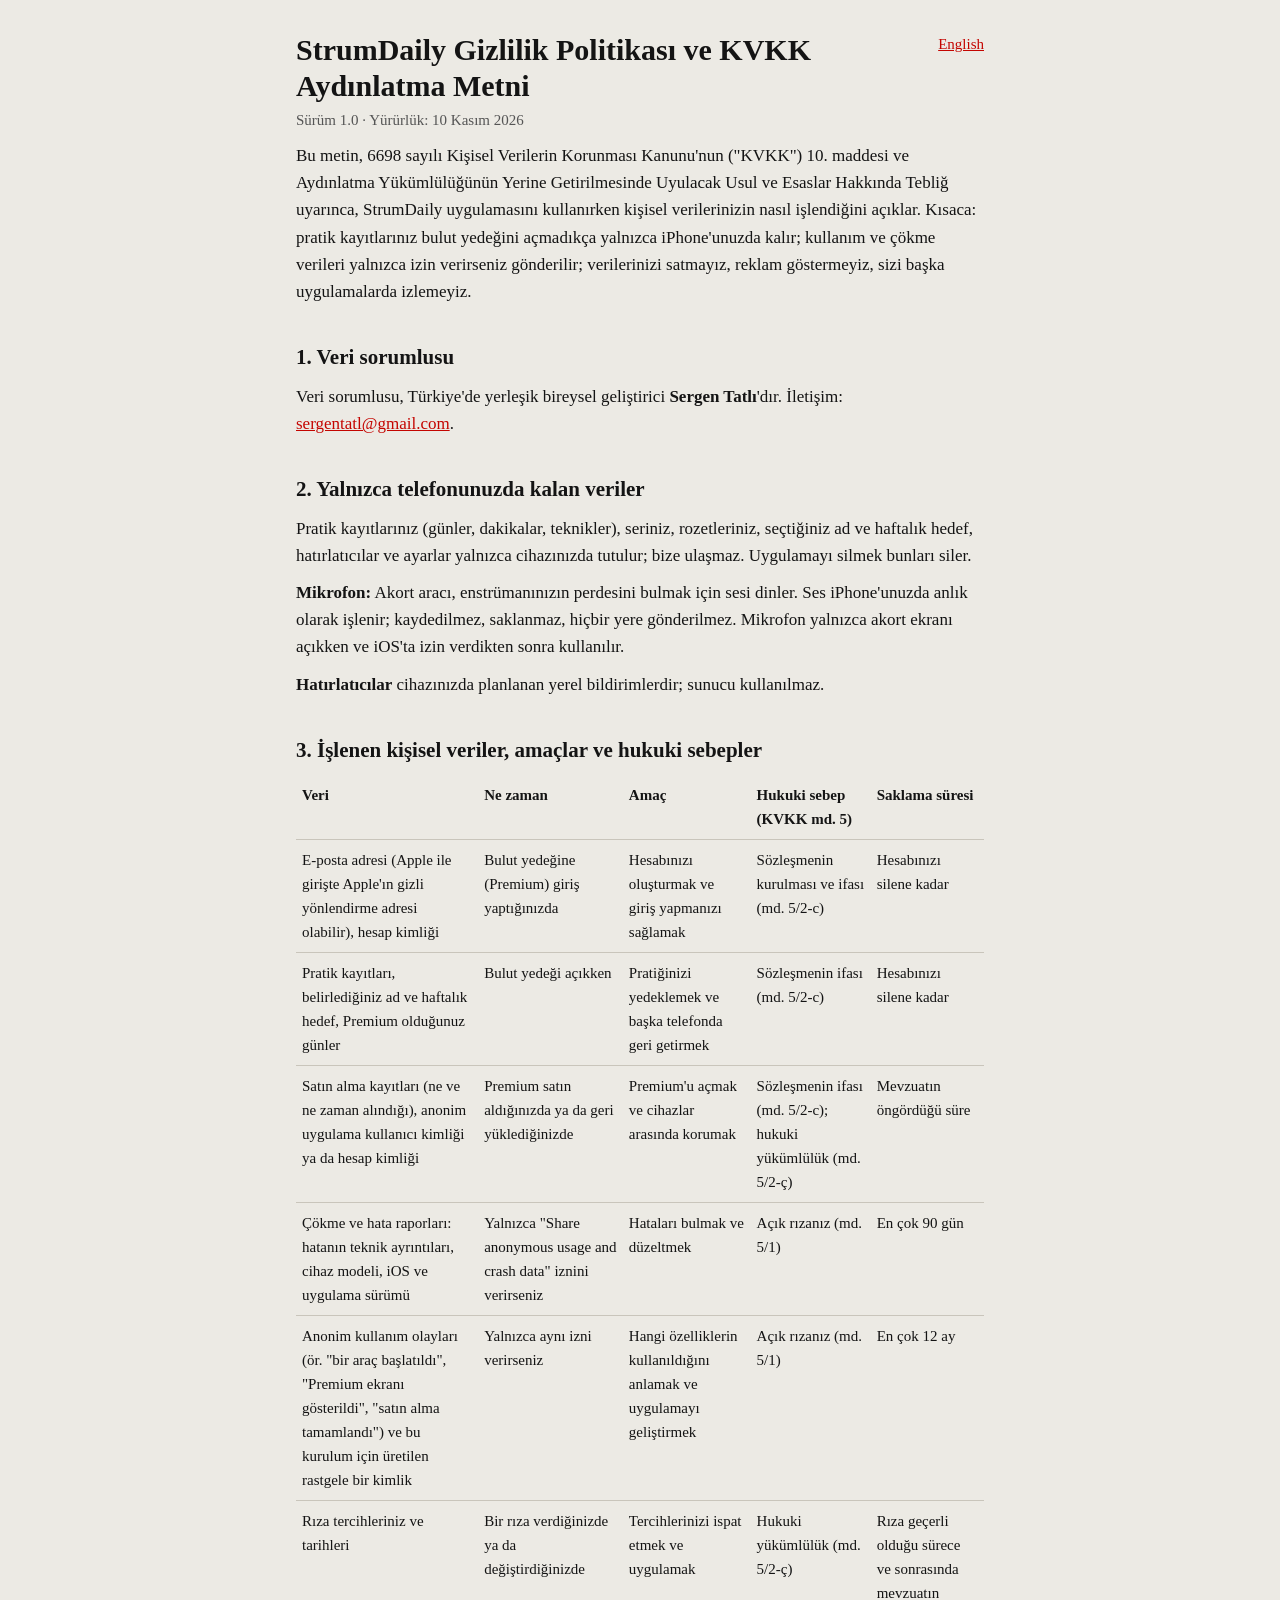
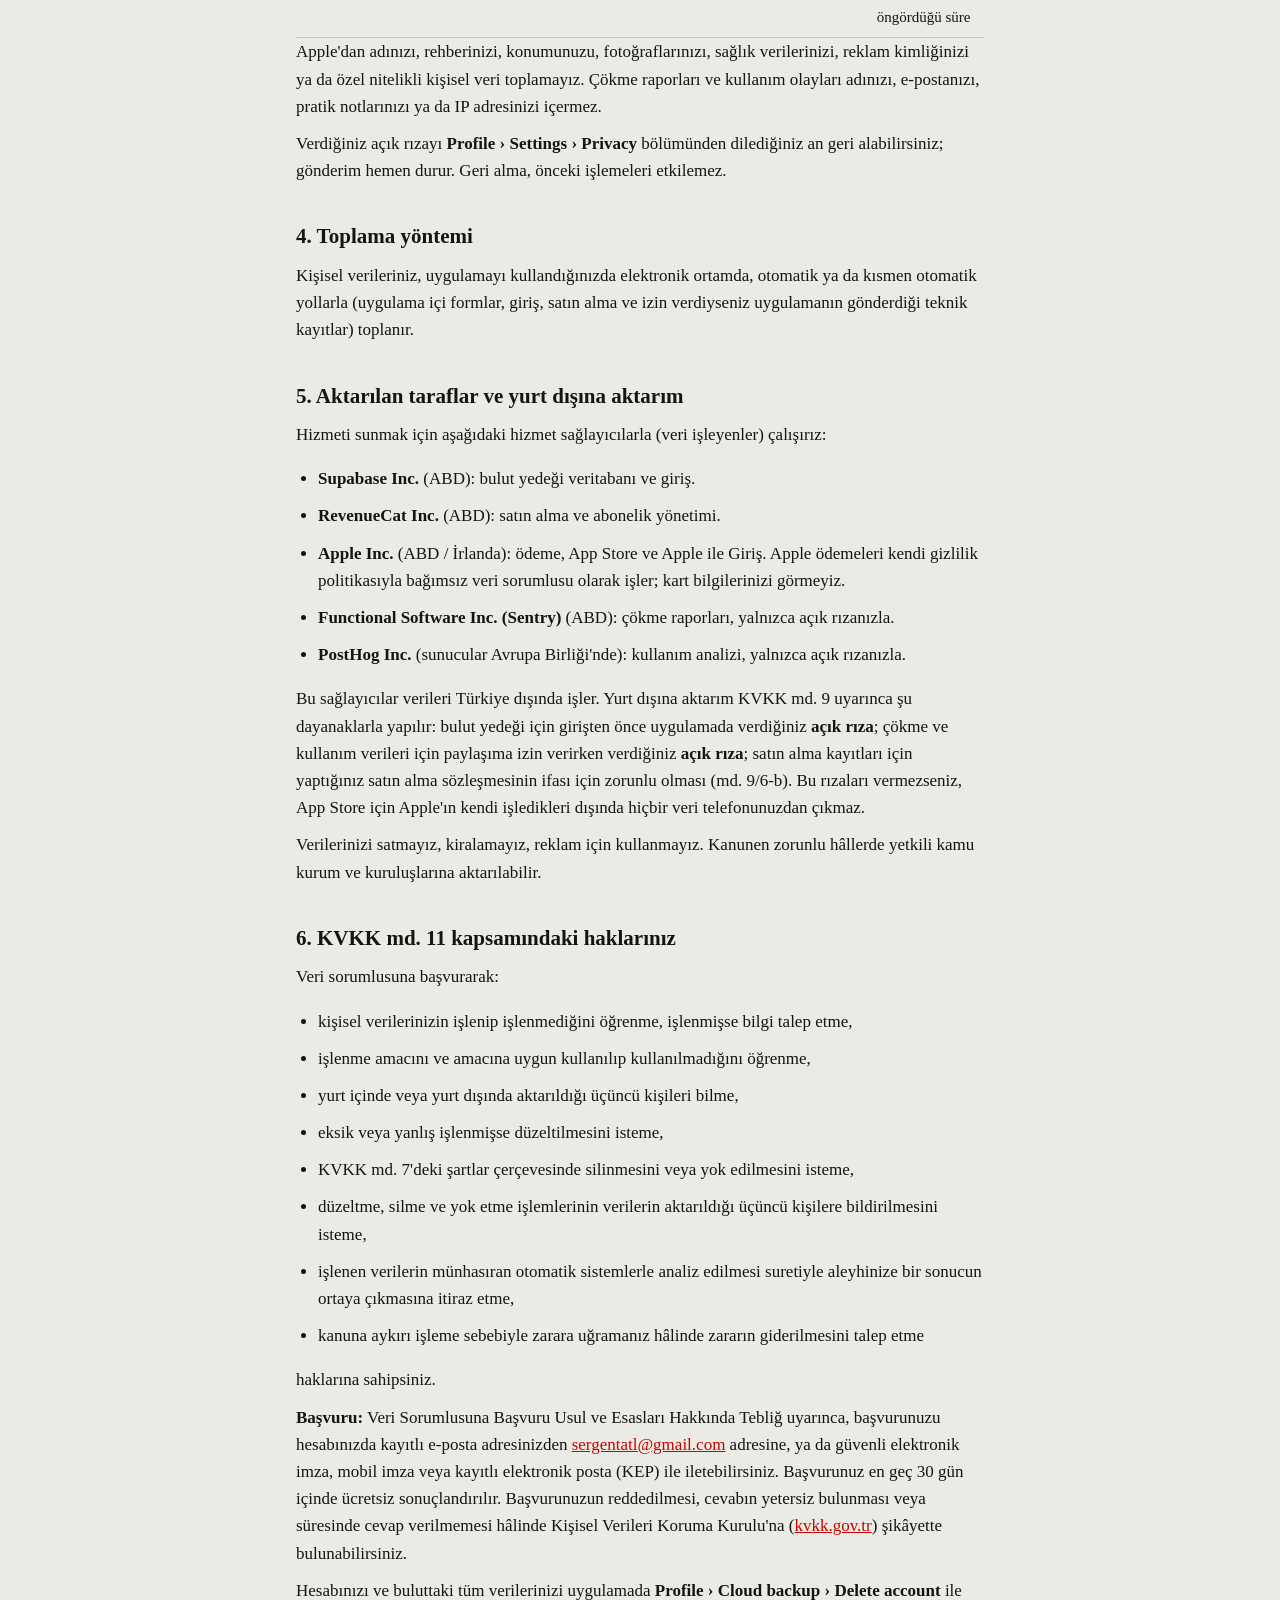
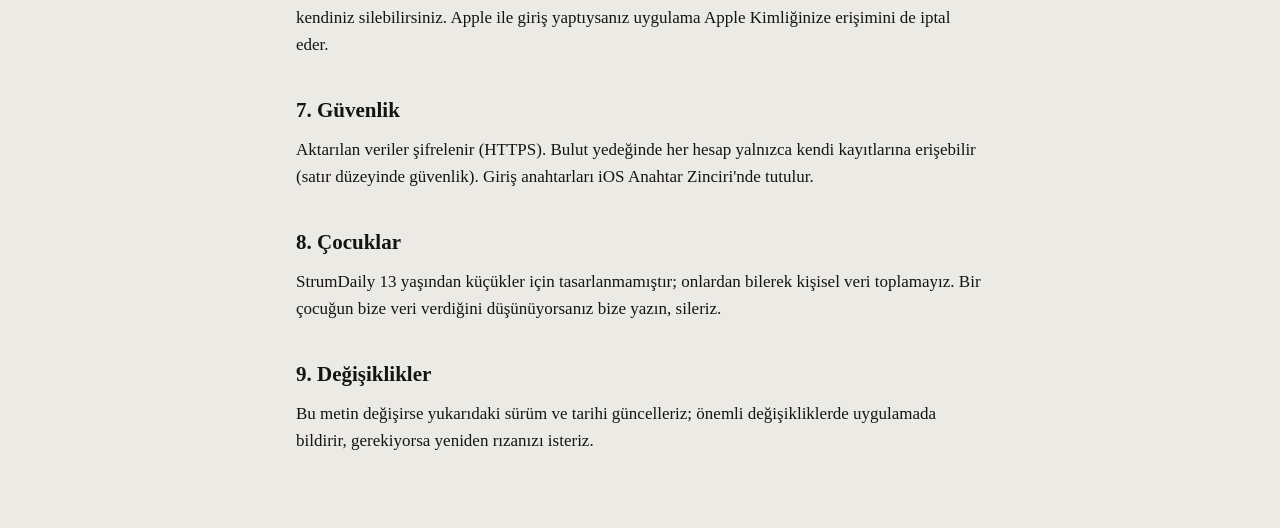
==== gizlilik.html @ 86cb126d "docs: StrumDaily legal pages (from strumdaily docs/legal)" ====
<!doctype html>
<html lang="tr">
<head>
<meta charset="utf-8">
<meta name="viewport" content="width=device-width, initial-scale=1">
<title>StrumDaily Gizlilik Politikası ve KVKK Aydınlatma Metni</title>
<link rel="stylesheet" href="style.css">
</head>
<body>
<main>
<p class="lang"><a href="privacy.html">English</a></p>
<h1>StrumDaily Gizlilik Politikası ve KVKK Aydınlatma Metni</h1>
<p class="muted">Sürüm 1.0 · Yürürlük: 10 Kasım 2026</p>

<p>Bu metin, 6698 sayılı Kişisel Verilerin Korunması Kanunu'nun ("KVKK") 10. maddesi ve Aydınlatma Yükümlülüğünün Yerine Getirilmesinde Uyulacak Usul ve Esaslar Hakkında Tebliğ uyarınca, StrumDaily uygulamasını kullanırken kişisel verilerinizin nasıl işlendiğini açıklar. Kısaca: pratik kayıtlarınız bulut yedeğini açmadıkça yalnızca iPhone'unuzda kalır; kullanım ve çökme verileri yalnızca izin verirseniz gönderilir; verilerinizi satmayız, reklam göstermeyiz, sizi başka uygulamalarda izlemeyiz.</p>

<h2>1. Veri sorumlusu</h2>
<p>Veri sorumlusu, Türkiye'de yerleşik bireysel geliştirici <strong>Sergen Tatlı</strong>'dır. İletişim: <a href="mailto:sergentatl@gmail.com">sergentatl@gmail.com</a>.</p>

<h2>2. Yalnızca telefonunuzda kalan veriler</h2>
<p>Pratik kayıtlarınız (günler, dakikalar, teknikler), seriniz, rozetleriniz, seçtiğiniz ad ve haftalık hedef, hatırlatıcılar ve ayarlar yalnızca cihazınızda tutulur; bize ulaşmaz. Uygulamayı silmek bunları siler.</p>
<p><strong>Mikrofon:</strong> Akort aracı, enstrümanınızın perdesini bulmak için sesi dinler. Ses iPhone'unuzda anlık olarak işlenir; kaydedilmez, saklanmaz, hiçbir yere gönderilmez. Mikrofon yalnızca akort ekranı açıkken ve iOS'ta izin verdikten sonra kullanılır.</p>
<p><strong>Hatırlatıcılar</strong> cihazınızda planlanan yerel bildirimlerdir; sunucu kullanılmaz.</p>

<h2>3. İşlenen kişisel veriler, amaçlar ve hukuki sebepler</h2>
<div class="table">
<table>
<tr><th>Veri</th><th>Ne zaman</th><th>Amaç</th><th>Hukuki sebep (KVKK md. 5)</th><th>Saklama süresi</th></tr>
<tr><td>E-posta adresi (Apple ile girişte Apple'ın gizli yönlendirme adresi olabilir), hesap kimliği</td><td>Bulut yedeğine (Premium) giriş yaptığınızda</td><td>Hesabınızı oluşturmak ve giriş yapmanızı sağlamak</td><td>Sözleşmenin kurulması ve ifası (md. 5/2-c)</td><td>Hesabınızı silene kadar</td></tr>
<tr><td>Pratik kayıtları, belirlediğiniz ad ve haftalık hedef, Premium olduğunuz günler</td><td>Bulut yedeği açıkken</td><td>Pratiğinizi yedeklemek ve başka telefonda geri getirmek</td><td>Sözleşmenin ifası (md. 5/2-c)</td><td>Hesabınızı silene kadar</td></tr>
<tr><td>Satın alma kayıtları (ne ve ne zaman alındığı), anonim uygulama kullanıcı kimliği ya da hesap kimliği</td><td>Premium satın aldığınızda ya da geri yüklediğinizde</td><td>Premium'u açmak ve cihazlar arasında korumak</td><td>Sözleşmenin ifası (md. 5/2-c); hukuki yükümlülük (md. 5/2-ç)</td><td>Mevzuatın öngördüğü süre</td></tr>
<tr><td>Çökme ve hata raporları: hatanın teknik ayrıntıları, cihaz modeli, iOS ve uygulama sürümü</td><td>Yalnızca "Share anonymous usage and crash data" iznini verirseniz</td><td>Hataları bulmak ve düzeltmek</td><td>Açık rızanız (md. 5/1)</td><td>En çok 90 gün</td></tr>
<tr><td>Anonim kullanım olayları (ör. "bir araç başlatıldı", "Premium ekranı gösterildi", "satın alma tamamlandı") ve bu kurulum için üretilen rastgele bir kimlik</td><td>Yalnızca aynı izni verirseniz</td><td>Hangi özelliklerin kullanıldığını anlamak ve uygulamayı geliştirmek</td><td>Açık rızanız (md. 5/1)</td><td>En çok 12 ay</td></tr>
<tr><td>Rıza tercihleriniz ve tarihleri</td><td>Bir rıza verdiğinizde ya da değiştirdiğinizde</td><td>Tercihlerinizi ispat etmek ve uygulamak</td><td>Hukuki yükümlülük (md. 5/2-ç)</td><td>Rıza geçerli olduğu sürece ve sonrasında mevzuatın öngördüğü süre</td></tr>
</table>
</div>
<p>Apple'dan adınızı, rehberinizi, konumunuzu, fotoğraflarınızı, sağlık verilerinizi, reklam kimliğinizi ya da özel nitelikli kişisel veri toplamayız. Çökme raporları ve kullanım olayları adınızı, e-postanızı, pratik notlarınızı ya da IP adresinizi içermez.</p>
<p>Verdiğiniz açık rızayı <strong>Profile › Settings › Privacy</strong> bölümünden dilediğiniz an geri alabilirsiniz; gönderim hemen durur. Geri alma, önceki işlemeleri etkilemez.</p>

<h2>4. Toplama yöntemi</h2>
<p>Kişisel verileriniz, uygulamayı kullandığınızda elektronik ortamda, otomatik ya da kısmen otomatik yollarla (uygulama içi formlar, giriş, satın alma ve izin verdiyseniz uygulamanın gönderdiği teknik kayıtlar) toplanır.</p>

<h2>5. Aktarılan taraflar ve yurt dışına aktarım</h2>
<p>Hizmeti sunmak için aşağıdaki hizmet sağlayıcılarla (veri işleyenler) çalışırız:</p>
<ul>
<li><strong>Supabase Inc.</strong> (ABD): bulut yedeği veritabanı ve giriş.</li>
<li><strong>RevenueCat Inc.</strong> (ABD): satın alma ve abonelik yönetimi.</li>
<li><strong>Apple Inc.</strong> (ABD / İrlanda): ödeme, App Store ve Apple ile Giriş. Apple ödemeleri kendi gizlilik politikasıyla bağımsız veri sorumlusu olarak işler; kart bilgilerinizi görmeyiz.</li>
<li><strong>Functional Software Inc. (Sentry)</strong> (ABD): çökme raporları, yalnızca açık rızanızla.</li>
<li><strong>PostHog Inc.</strong> (sunucular Avrupa Birliği'nde): kullanım analizi, yalnızca açık rızanızla.</li>
</ul>
<p>Bu sağlayıcılar verileri Türkiye dışında işler. Yurt dışına aktarım KVKK md. 9 uyarınca şu dayanaklarla yapılır: bulut yedeği için girişten önce uygulamada verdiğiniz <strong>açık rıza</strong>; çökme ve kullanım verileri için paylaşıma izin verirken verdiğiniz <strong>açık rıza</strong>; satın alma kayıtları için yaptığınız satın alma sözleşmesinin ifası için zorunlu olması (md. 9/6-b). Bu rızaları vermezseniz, App Store için Apple'ın kendi işledikleri dışında hiçbir veri telefonunuzdan çıkmaz.</p>
<p>Verilerinizi satmayız, kiralamayız, reklam için kullanmayız. Kanunen zorunlu hâllerde yetkili kamu kurum ve kuruluşlarına aktarılabilir.</p>

<h2>6. KVKK md. 11 kapsamındaki haklarınız</h2>
<p>Veri sorumlusuna başvurarak:</p>
<ul>
<li>kişisel verilerinizin işlenip işlenmediğini öğrenme, işlenmişse bilgi talep etme,</li>
<li>işlenme amacını ve amacına uygun kullanılıp kullanılmadığını öğrenme,</li>
<li>yurt içinde veya yurt dışında aktarıldığı üçüncü kişileri bilme,</li>
<li>eksik veya yanlış işlenmişse düzeltilmesini isteme,</li>
<li>KVKK md. 7'deki şartlar çerçevesinde silinmesini veya yok edilmesini isteme,</li>
<li>düzeltme, silme ve yok etme işlemlerinin verilerin aktarıldığı üçüncü kişilere bildirilmesini isteme,</li>
<li>işlenen verilerin münhasıran otomatik sistemlerle analiz edilmesi suretiyle aleyhinize bir sonucun ortaya çıkmasına itiraz etme,</li>
<li>kanuna aykırı işleme sebebiyle zarara uğramanız hâlinde zararın giderilmesini talep etme</li>
</ul>
<p>haklarına sahipsiniz.</p>
<p><strong>Başvuru:</strong> Veri Sorumlusuna Başvuru Usul ve Esasları Hakkında Tebliğ uyarınca, başvurunuzu hesabınızda kayıtlı e-posta adresinizden <a href="mailto:sergentatl@gmail.com">sergentatl@gmail.com</a> adresine, ya da güvenli elektronik imza, mobil imza veya kayıtlı elektronik posta (KEP) ile iletebilirsiniz. Başvurunuz en geç 30 gün içinde ücretsiz sonuçlandırılır. Başvurunuzun reddedilmesi, cevabın yetersiz bulunması veya süresinde cevap verilmemesi hâlinde Kişisel Verileri Koruma Kurulu'na (<a href="https://www.kvkk.gov.tr">kvkk.gov.tr</a>) şikâyette bulunabilirsiniz.</p>
<p>Hesabınızı ve buluttaki tüm verilerinizi uygulamada <strong>Profile › Cloud backup › Delete account</strong> ile kendiniz silebilirsiniz. Apple ile giriş yaptıysanız uygulama Apple Kimliğinize erişimini de iptal eder.</p>

<h2>7. Güvenlik</h2>
<p>Aktarılan veriler şifrelenir (HTTPS). Bulut yedeğinde her hesap yalnızca kendi kayıtlarına erişebilir (satır düzeyinde güvenlik). Giriş anahtarları iOS Anahtar Zinciri'nde tutulur.</p>

<h2>8. Çocuklar</h2>
<p>StrumDaily 13 yaşından küçükler için tasarlanmamıştır; onlardan bilerek kişisel veri toplamayız. Bir çocuğun bize veri verdiğini düşünüyorsanız bize yazın, sileriz.</p>

<h2>9. Değişiklikler</h2>
<p>Bu metin değişirse yukarıdaki sürüm ve tarihi güncelleriz; önemli değişikliklerde uygulamada bildirir, gerekiyorsa yeniden rızanızı isteriz.</p>
</main>
</body>
</html>
---- style.css ----
:root { --paper: #ECEAE4; --ink: #141414; --muted: #555; --red: #C40500; --rule: #c9c5bb; }
@media (prefers-color-scheme: dark) {
  :root { --paper: #090D18; --ink: #DEE2EB; --muted: #97A0B3; --red: #E46A5A; --rule: #262C3D; }
}
* { box-sizing: border-box; }
body { background: var(--paper); color: var(--ink); font: 17px/1.6 Georgia, "Times New Roman", serif; margin: 0; }
main { max-width: 720px; margin: 0 auto; padding: 32px 16px 64px; }
h1 { font-size: 30px; line-height: 1.2; margin: 0 0 4px; }
h2 { font-size: 21px; margin: 36px 0 8px; }
h3 { font-size: 18px; margin: 24px 0 6px; }
p, li { margin: 0 0 10px; }
ul { padding-left: 22px; }
.muted { color: var(--muted); font-size: 15px; }
.lang { float: right; font-size: 15px; }
a { color: var(--red); }
.table { overflow-x: auto; }
table { border-collapse: collapse; width: 100%; font-size: 15px; min-width: 560px; }
th, td { text-align: left; vertical-align: top; padding: 8px 6px; border-bottom: 1px solid var(--rule); }
th { font-weight: 600; }
code, pre { font: 13px/1.5 ui-monospace, Menlo, Consolas, monospace; }
pre { white-space: pre-wrap; background: rgba(127,127,127,0.08); padding: 10px; border-radius: 6px; }
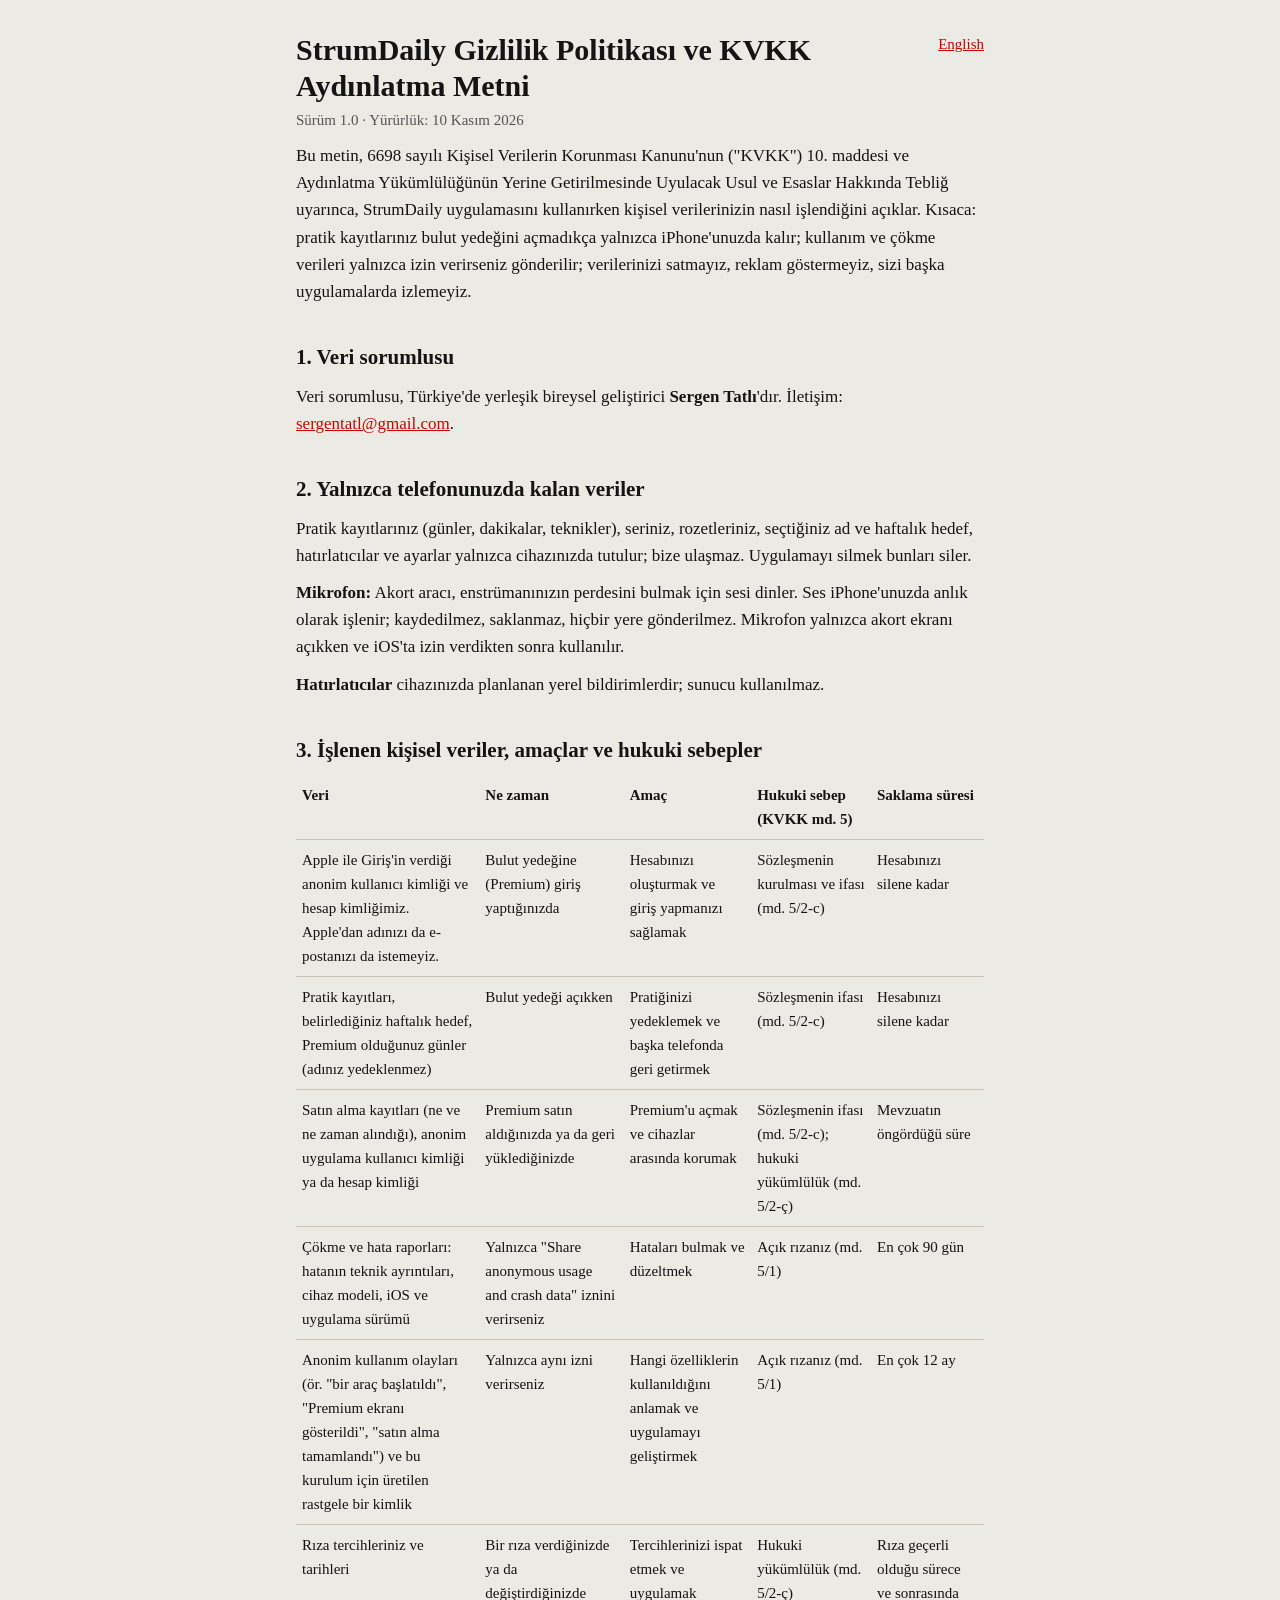
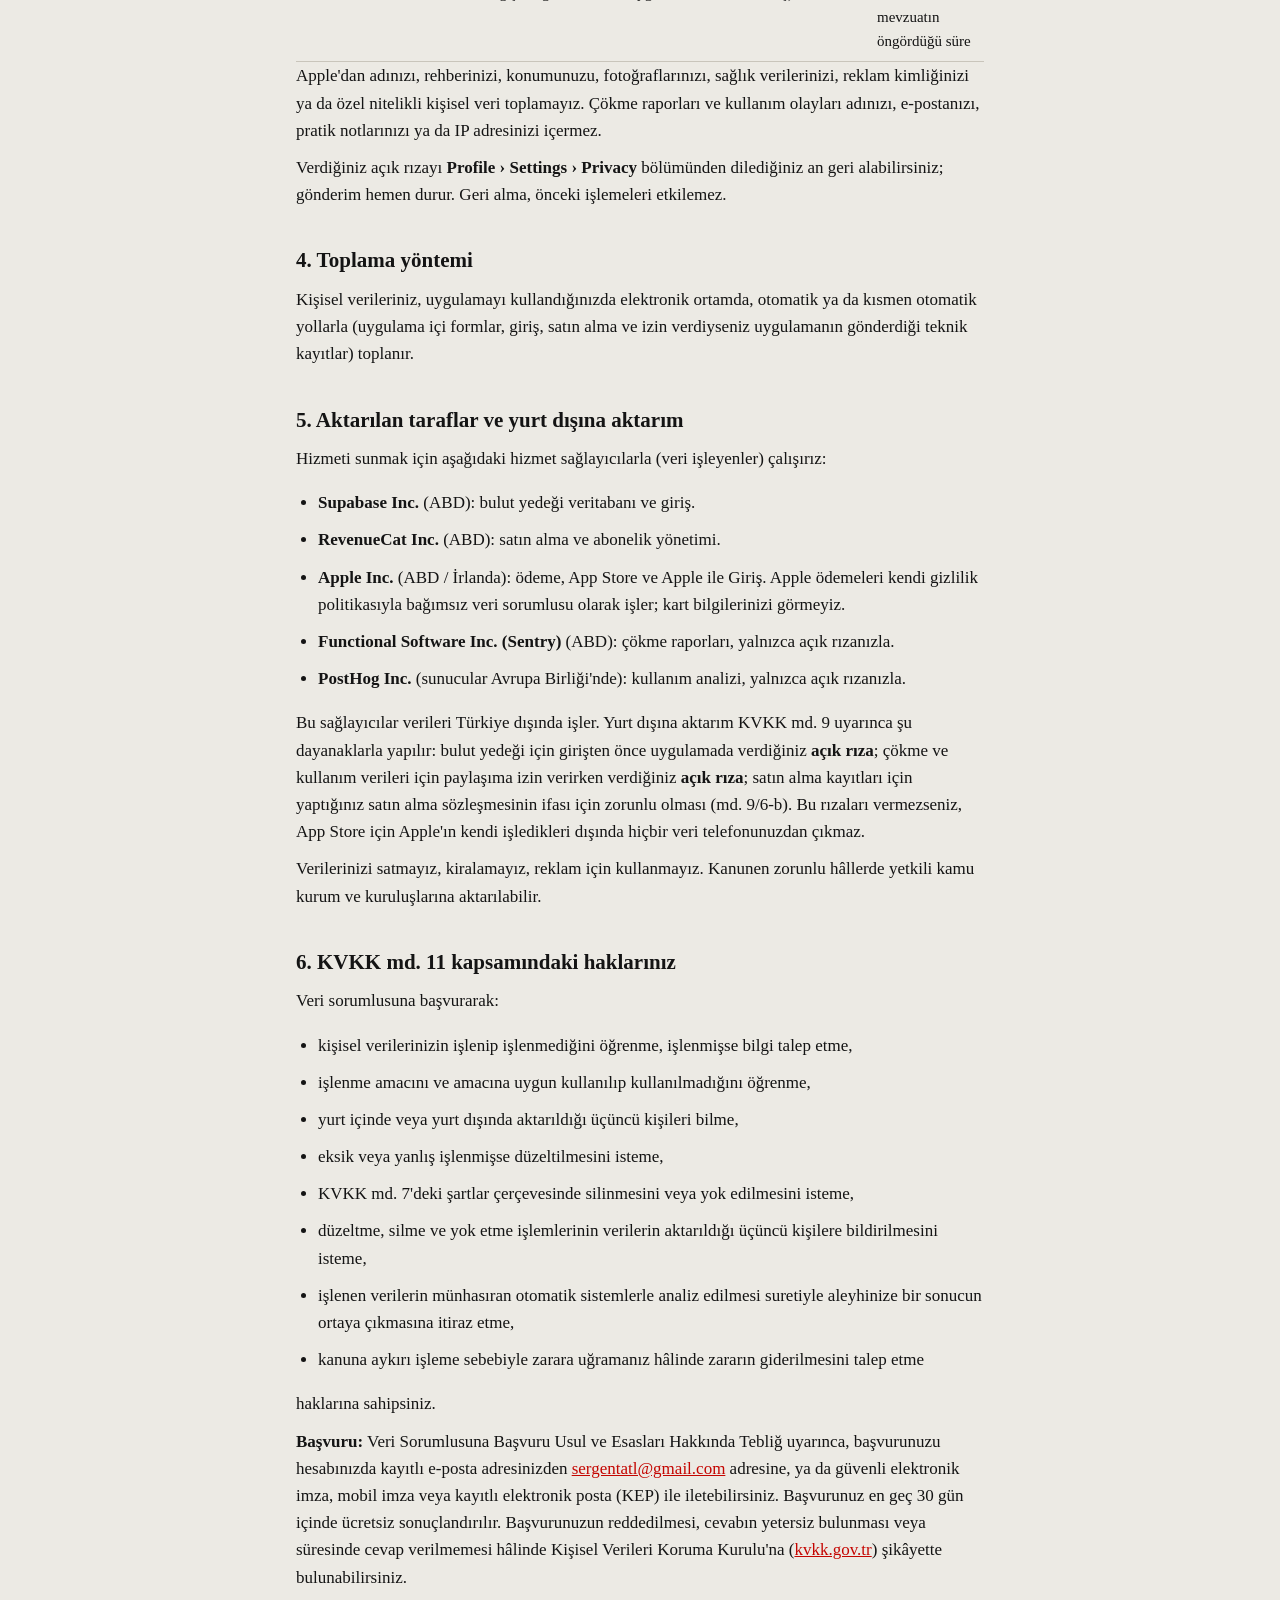
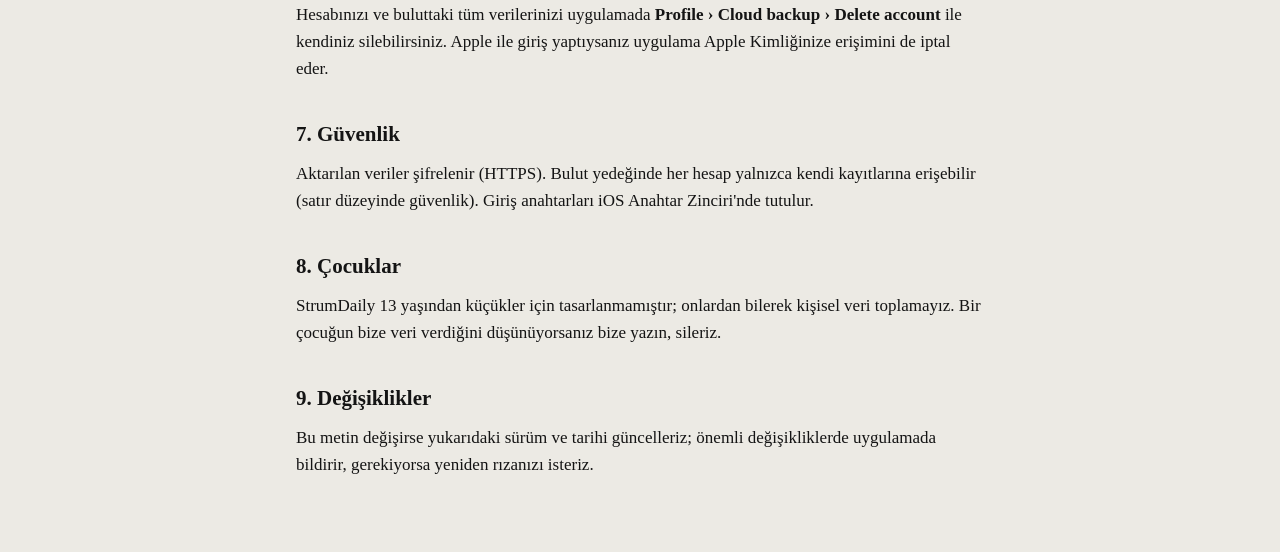
==== commit 9ee423cb: "docs: sign-in is Apple only; no name or email collected" ====
--- a/gizlilik.html
+++ b/gizlilik.html
@@ -26,8 +26,8 @@
 <div class="table">
 <table>
 <tr><th>Veri</th><th>Ne zaman</th><th>Amaç</th><th>Hukuki sebep (KVKK md. 5)</th><th>Saklama süresi</th></tr>
-<tr><td>E-posta adresi (Apple ile girişte Apple'ın gizli yönlendirme adresi olabilir), hesap kimliği</td><td>Bulut yedeğine (Premium) giriş yaptığınızda</td><td>Hesabınızı oluşturmak ve giriş yapmanızı sağlamak</td><td>Sözleşmenin kurulması ve ifası (md. 5/2-c)</td><td>Hesabınızı silene kadar</td></tr>
-<tr><td>Pratik kayıtları, belirlediğiniz ad ve haftalık hedef, Premium olduğunuz günler</td><td>Bulut yedeği açıkken</td><td>Pratiğinizi yedeklemek ve başka telefonda geri getirmek</td><td>Sözleşmenin ifası (md. 5/2-c)</td><td>Hesabınızı silene kadar</td></tr>
+<tr><td>Apple ile Giriş'in verdiği anonim kullanıcı kimliği ve hesap kimliğimiz. Apple'dan adınızı da e-postanızı da istemeyiz.</td><td>Bulut yedeğine (Premium) giriş yaptığınızda</td><td>Hesabınızı oluşturmak ve giriş yapmanızı sağlamak</td><td>Sözleşmenin kurulması ve ifası (md. 5/2-c)</td><td>Hesabınızı silene kadar</td></tr>
+<tr><td>Pratik kayıtları, belirlediğiniz haftalık hedef, Premium olduğunuz günler (adınız yedeklenmez)</td><td>Bulut yedeği açıkken</td><td>Pratiğinizi yedeklemek ve başka telefonda geri getirmek</td><td>Sözleşmenin ifası (md. 5/2-c)</td><td>Hesabınızı silene kadar</td></tr>
 <tr><td>Satın alma kayıtları (ne ve ne zaman alındığı), anonim uygulama kullanıcı kimliği ya da hesap kimliği</td><td>Premium satın aldığınızda ya da geri yüklediğinizde</td><td>Premium'u açmak ve cihazlar arasında korumak</td><td>Sözleşmenin ifası (md. 5/2-c); hukuki yükümlülük (md. 5/2-ç)</td><td>Mevzuatın öngördüğü süre</td></tr>
 <tr><td>Çökme ve hata raporları: hatanın teknik ayrıntıları, cihaz modeli, iOS ve uygulama sürümü</td><td>Yalnızca "Share anonymous usage and crash data" iznini verirseniz</td><td>Hataları bulmak ve düzeltmek</td><td>Açık rızanız (md. 5/1)</td><td>En çok 90 gün</td></tr>
 <tr><td>Anonim kullanım olayları (ör. "bir araç başlatıldı", "Premium ekranı gösterildi", "satın alma tamamlandı") ve bu kurulum için üretilen rastgele bir kimlik</td><td>Yalnızca aynı izni verirseniz</td><td>Hangi özelliklerin kullanıldığını anlamak ve uygulamayı geliştirmek</td><td>Açık rızanız (md. 5/1)</td><td>En çok 12 ay</td></tr>
